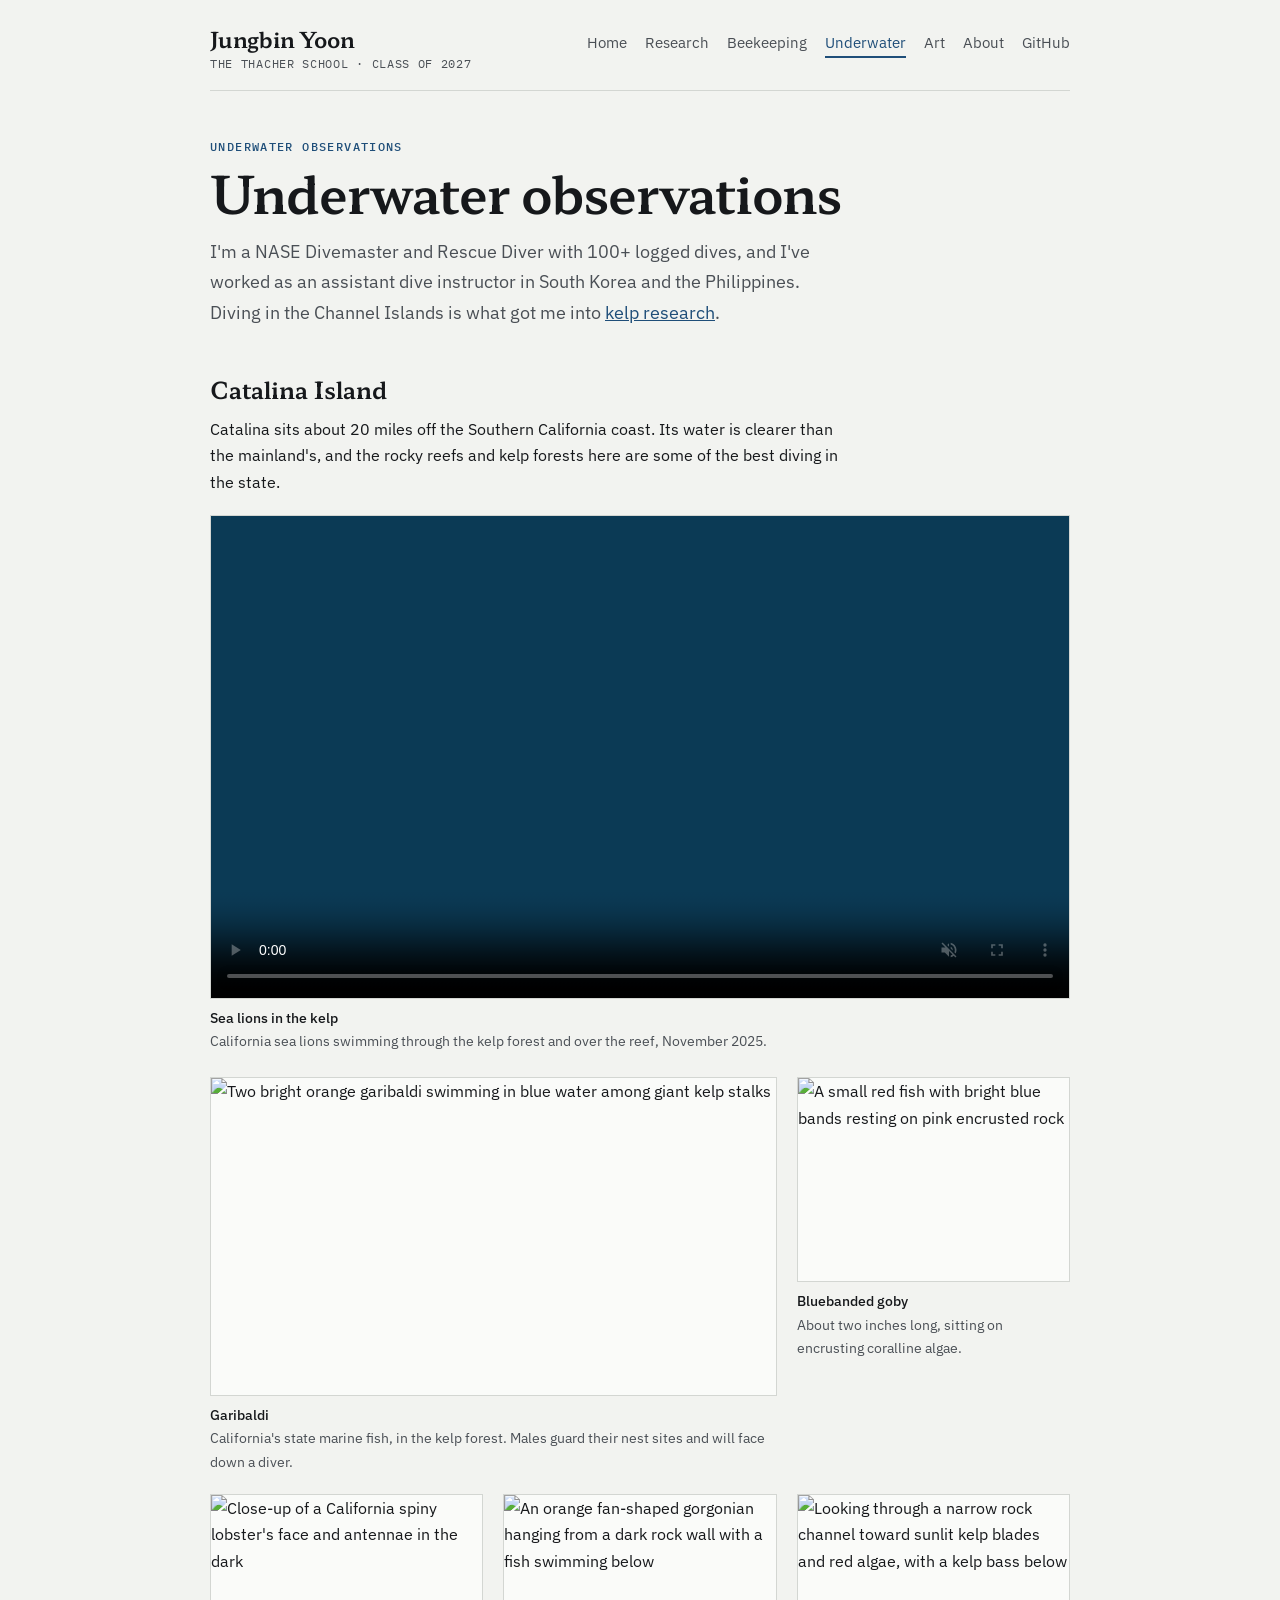
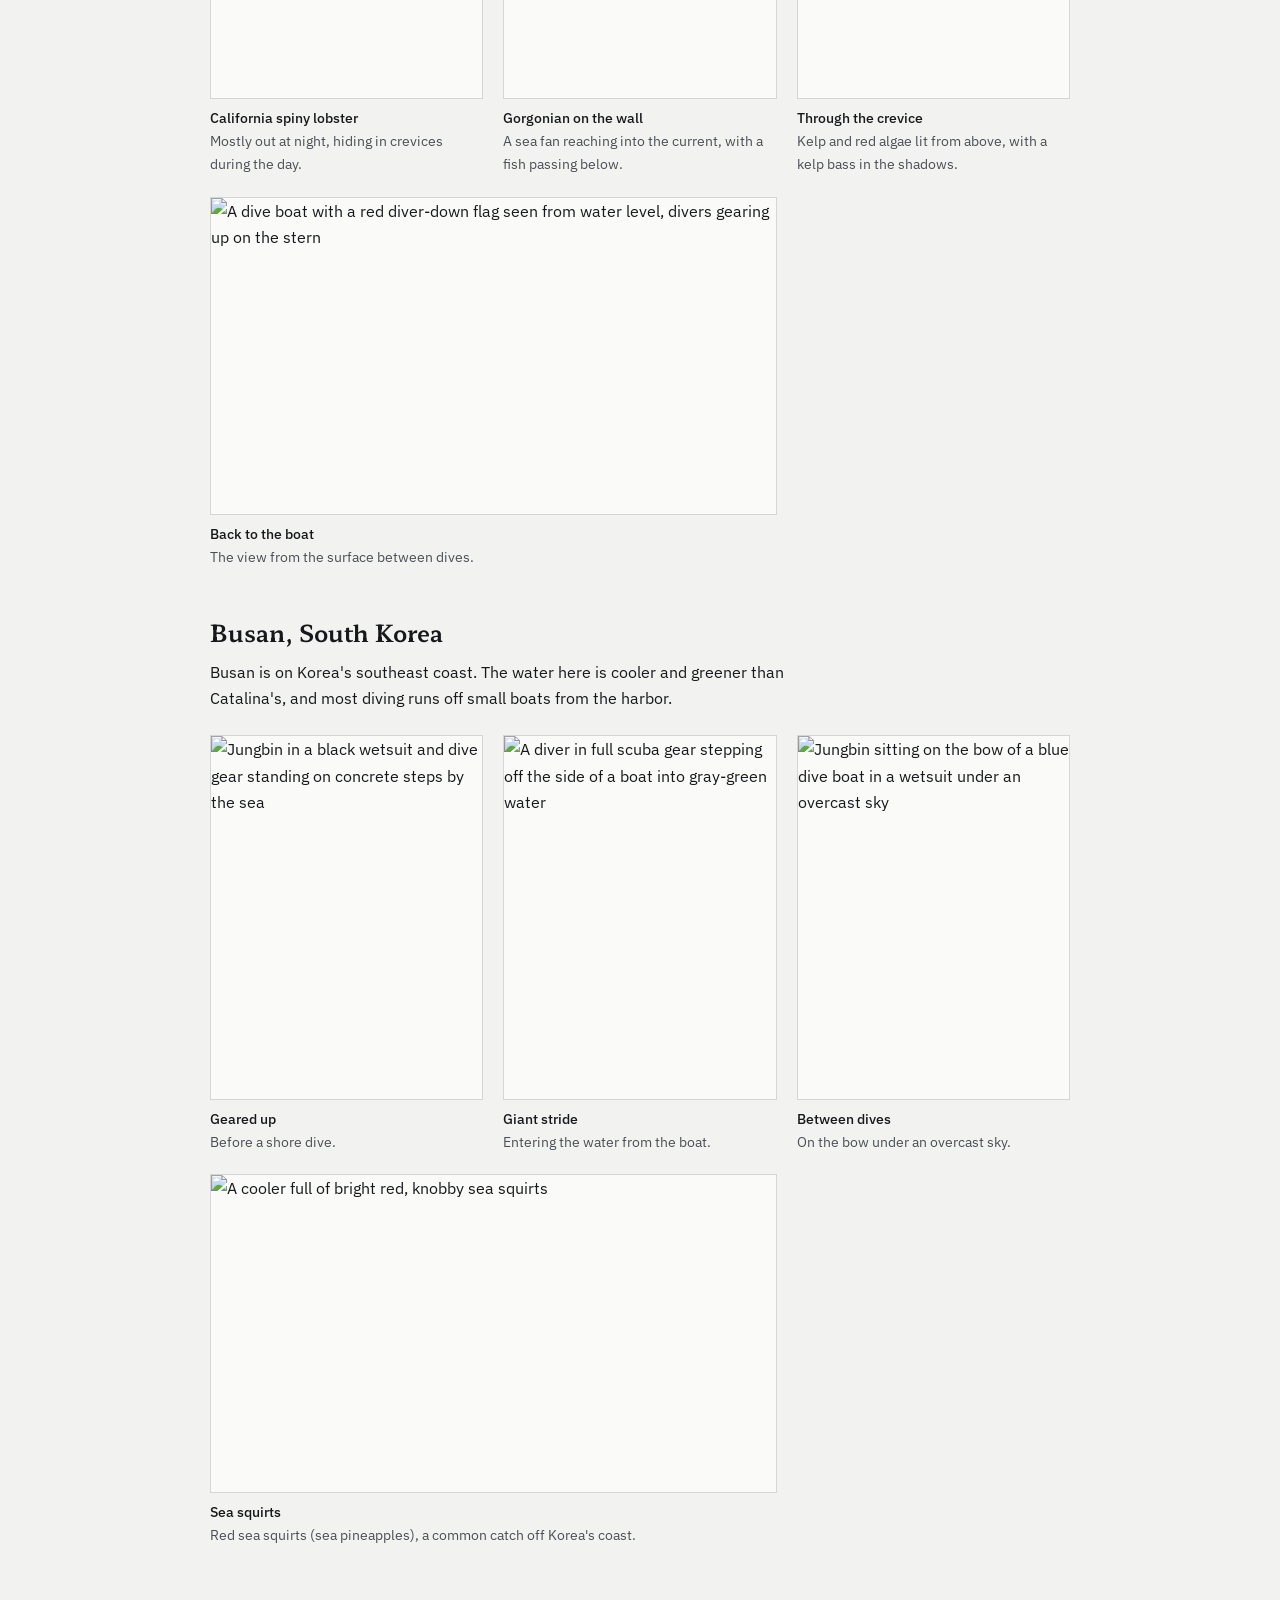
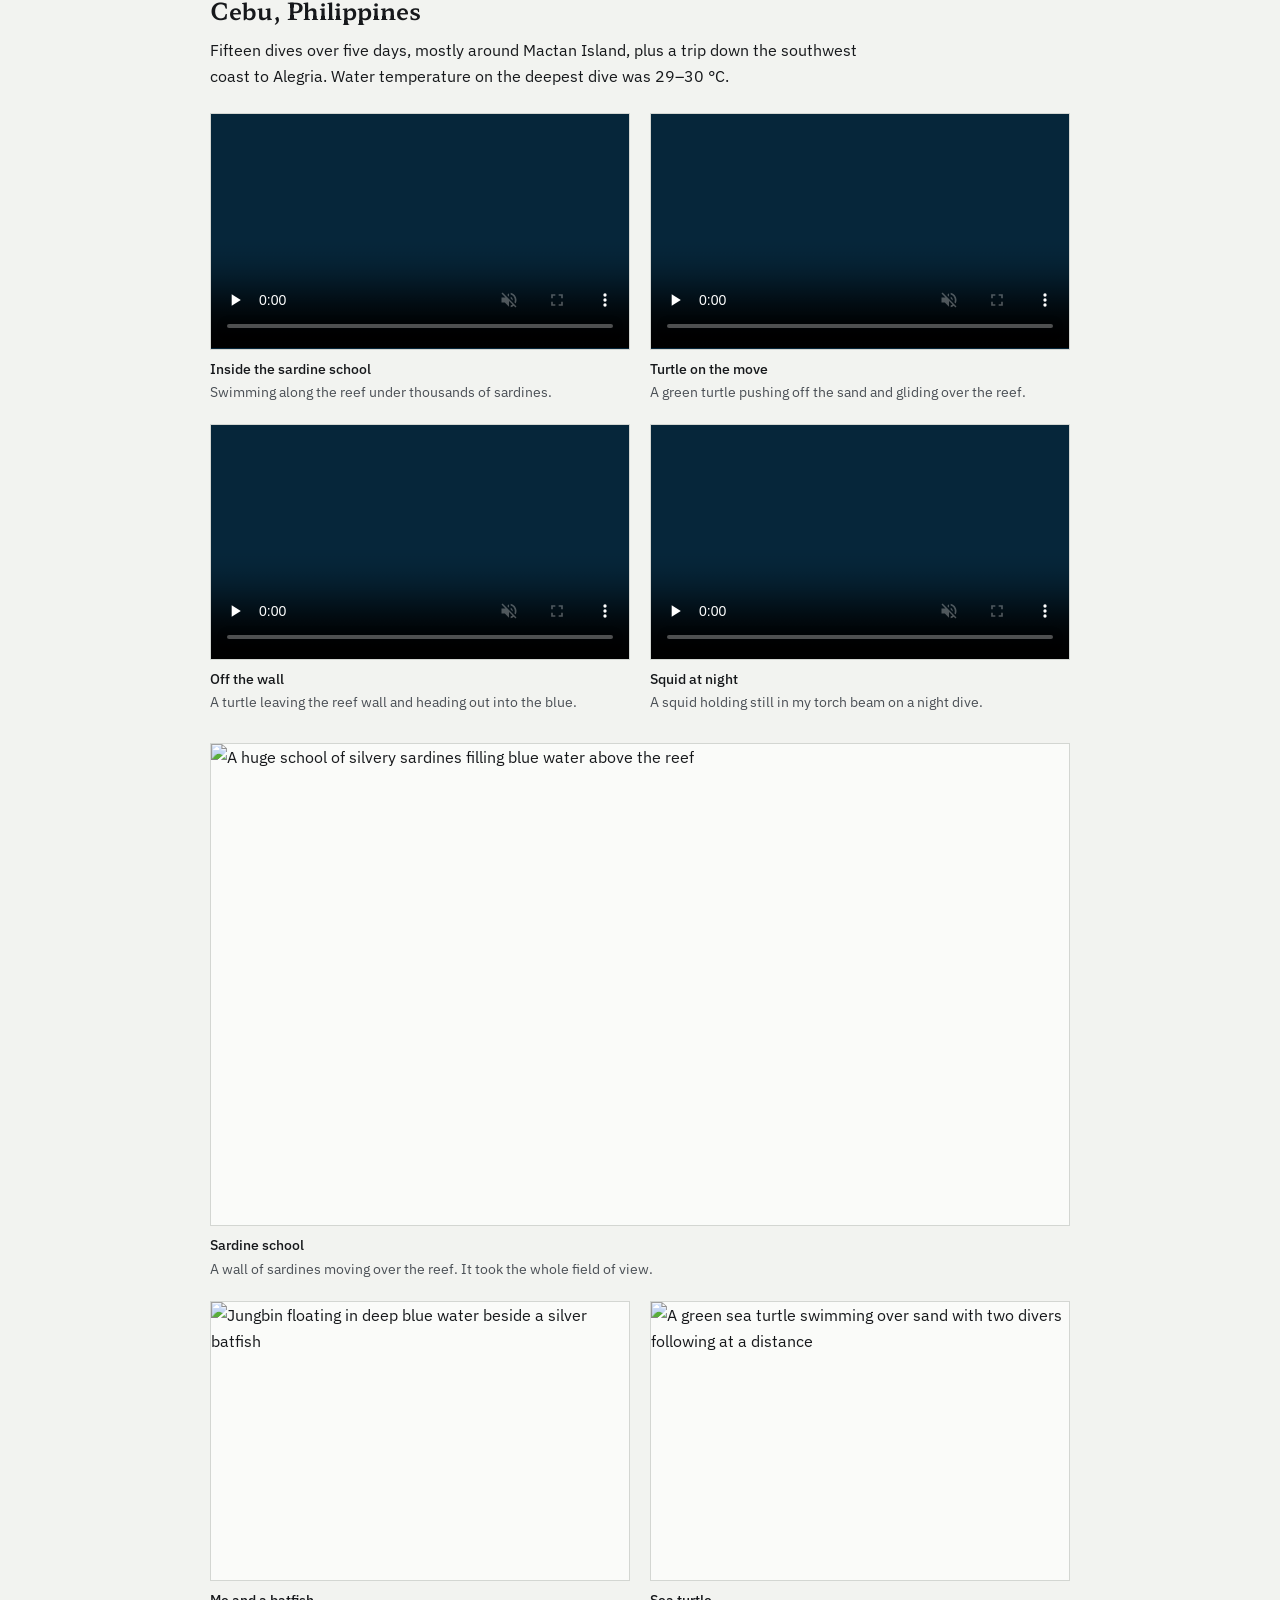
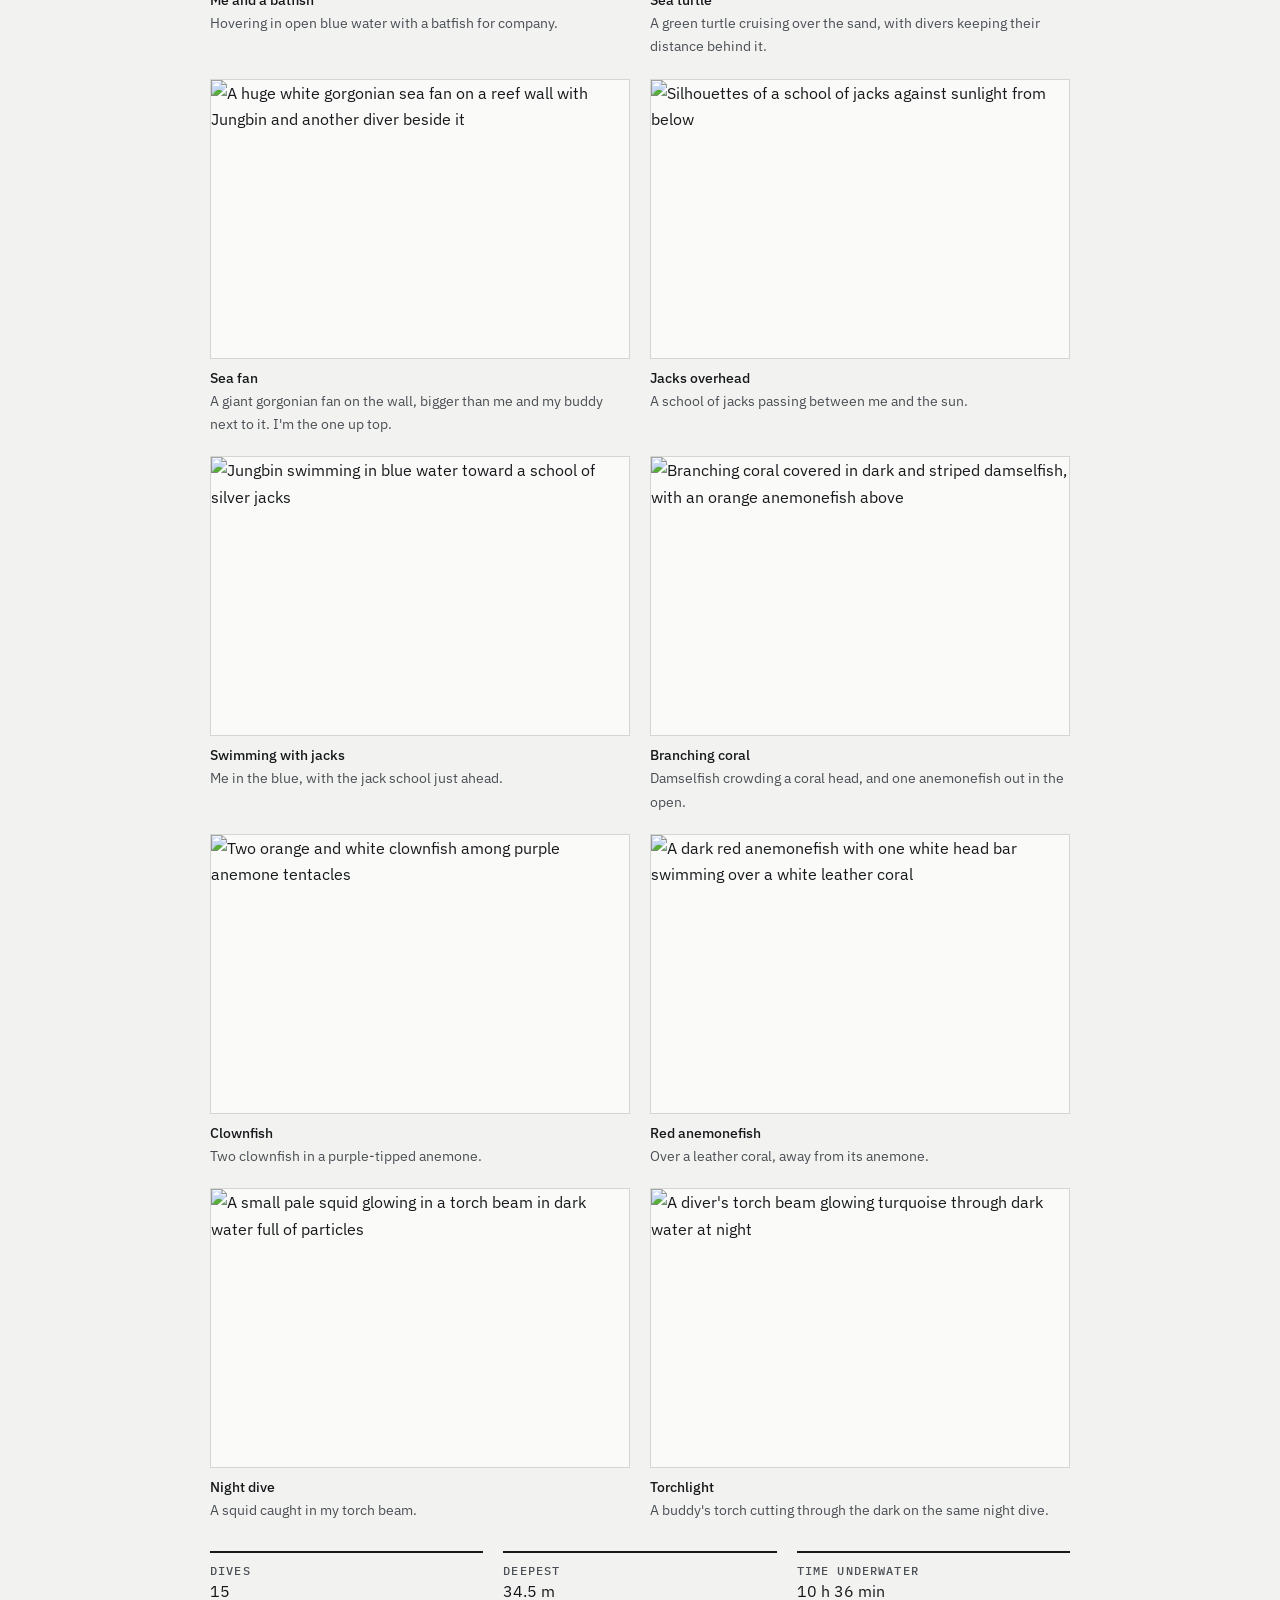
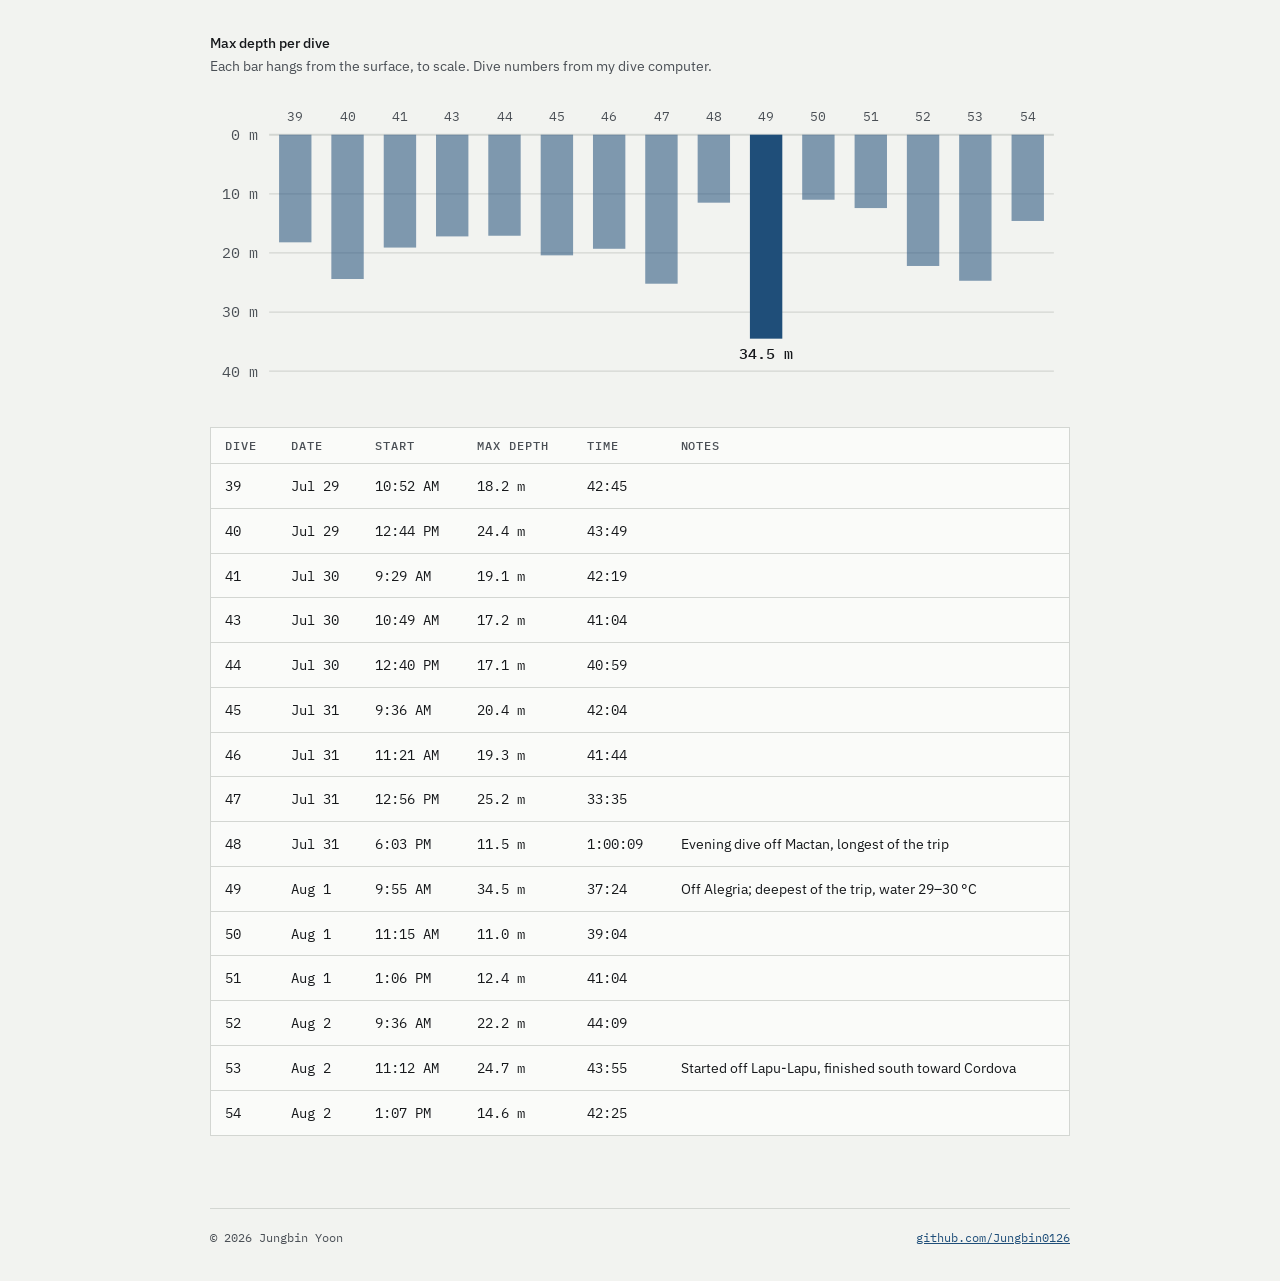
==== diving.html @ 5ac41422 "Add files via upload" ====
<!doctype html>
<html lang="en"><head><meta charset="utf-8"><meta name="viewport" content="width=device-width,initial-scale=1,viewport-fit=cover">
<title>Underwater Observations · Jungbin Yoon</title>
<meta name="claude:viewport-fit-sides" content="cover">
<meta name="description" content="Jungbin Yoon — student researcher at The Thacher School.">
<link rel="preconnect" href="https://fonts.googleapis.com"><link rel="preconnect" href="https://fonts.gstatic.com" crossorigin><link rel="stylesheet" href="https://fonts.googleapis.com/css2?family=Hahmlet:wght@400;500;600&family=IBM+Plex+Mono:wght@400;500&family=IBM+Plex+Sans:wght@400;500;600&display=swap">
<link rel="stylesheet" href="style.css">
</head><body>
<div class="wrap">
<header class="site"><a class="brand" href="index.html">Jungbin Yoon<small>THE THACHER SCHOOL · CLASS OF 2027</small></a><nav class="site" aria-label="Main"><a href="index.html">Home</a><a href="research.html">Research</a><a href="beekeeping.html">Beekeeping</a><a href="diving.html" aria-current="page">Underwater</a><a href="drawings.html">Art</a><a href="about.html">About</a><a href="github.html">GitHub</a></nav></header>
<main>

<div class="eyebrow">Underwater observations</div>
<h1>Underwater observations</h1>
<p class="lede">I'm a NASE Divemaster and Rescue Diver with 100+ logged dives, and I've worked as an assistant dive instructor in South Korea and the Philippines. Diving in the Channel Islands is what got me into <a href="research-1.html">kelp research</a>.</p>
<h2>Catalina Island</h2>
<p>Catalina sits about 20 miles off the Southern California coast. Its water is clearer than the mainland's, and the rocky reefs and kelp forests here are some of the best diving in the state.</p>
<figure class="dive-video"><video controls muted playsinline loop preload="metadata" poster="images/diving/catalina-sea-lions-poster.jpg"><source src="images/diving/catalina-sea-lions.mp4" type="video/mp4"></video><figcaption><b>Sea lions in the kelp</b>California sea lions swimming through the kelp forest and over the reef, November 2025.</figcaption></figure>
<div class="gallery">
<figure class="wide"><img src="images/diving/catalina-garibaldi.jpg" alt="Two bright orange garibaldi swimming in blue water among giant kelp stalks" loading="lazy"><figcaption><b>Garibaldi</b>California's state marine fish, in the kelp forest. Males guard their nest sites and will face down a diver.</figcaption></figure>
<figure><img src="images/diving/catalina-goby.jpg" alt="A small red fish with bright blue bands resting on pink encrusted rock" loading="lazy"><figcaption><b>Bluebanded goby</b>About two inches long, sitting on encrusting coralline algae.</figcaption></figure>
<figure><img src="images/diving/catalina-lobster.jpg" alt="Close-up of a California spiny lobster's face and antennae in the dark" loading="lazy"><figcaption><b>California spiny lobster</b>Mostly out at night, hiding in crevices during the day.</figcaption></figure>
<figure><img src="images/diving/catalina-gorgonian.jpg" alt="An orange fan-shaped gorgonian hanging from a dark rock wall with a fish swimming below" loading="lazy"><figcaption><b>Gorgonian on the wall</b>A sea fan reaching into the current, with a fish passing below.</figcaption></figure>
<figure><img src="images/diving/catalina-crevice.jpg" alt="Looking through a narrow rock channel toward sunlit kelp blades and red algae, with a kelp bass below" loading="lazy"><figcaption><b>Through the crevice</b>Kelp and red algae lit from above, with a kelp bass in the shadows.</figcaption></figure>
<figure class="wide"><img src="images/diving/catalina-boat.jpg" alt="A dive boat with a red diver-down flag seen from water level, divers gearing up on the stern" loading="lazy"><figcaption><b>Back to the boat</b>The view from the surface between dives.</figcaption></figure>
</div>
<h2>Busan, South Korea</h2>
<p>Busan is on Korea's southeast coast. The water here is cooler and greener than Catalina's, and most diving runs off small boats from the harbor.</p>
<div class="gallery">
<figure class="tall"><img src="images/diving/busan-portrait.jpg" alt="Jungbin in a black wetsuit and dive gear standing on concrete steps by the sea" loading="lazy"><figcaption><b>Geared up</b>Before a shore dive.</figcaption></figure>
<figure class="tall"><img src="images/diving/busan-giant-stride.jpg" alt="A diver in full scuba gear stepping off the side of a boat into gray-green water" loading="lazy"><figcaption><b>Giant stride</b>Entering the water from the boat.</figcaption></figure>
<figure class="tall"><img src="images/diving/busan-boat.jpg" alt="Jungbin sitting on the bow of a blue dive boat in a wetsuit under an overcast sky" loading="lazy"><figcaption><b>Between dives</b>On the bow under an overcast sky.</figcaption></figure>
<figure class="wide"><img src="images/diving/busan-sea-squirts.jpg" alt="A cooler full of bright red, knobby sea squirts" loading="lazy"><figcaption><b>Sea squirts</b>Red sea squirts (sea pineapples), a common catch off Korea's coast.</figcaption></figure>
</div>
<h2>Cebu, Philippines</h2>
<p>Fifteen dives over five days, mostly around Mactan Island, plus a trip down the southwest coast to Alegria. Water temperature on the deepest dive was 29–30 °C.</p>
<div class="clips">
<figure><video controls muted loop playsinline preload="none" poster="images/diving/cebu-sardines-clip-poster.jpg" aria-label="Video of a huge sardine school over a coral reef"><source src="images/diving/cebu-sardines-clip.mp4" type="video/mp4"></video><figcaption><b>Inside the sardine school</b>Swimming along the reef under thousands of sardines.</figcaption></figure>
<figure><video controls muted loop playsinline preload="none" poster="images/diving/cebu-turtle-sand-clip-poster.jpg" aria-label="Video of a green sea turtle swimming over a sandy reef"><source src="images/diving/cebu-turtle-sand-clip.mp4" type="video/mp4"></video><figcaption><b>Turtle on the move</b>A green turtle pushing off the sand and gliding over the reef.</figcaption></figure>
<figure><video controls muted loop playsinline preload="none" poster="images/diving/cebu-turtle-blue-clip-poster.jpg" aria-label="Video of a sea turtle swimming away from a reef wall into deep blue water"><source src="images/diving/cebu-turtle-blue-clip.mp4" type="video/mp4"></video><figcaption><b>Off the wall</b>A turtle leaving the reef wall and heading out into the blue.</figcaption></figure>
<figure><video controls muted loop playsinline preload="none" poster="images/diving/cebu-squid-clip-poster.jpg" aria-label="Video of a small squid lit by a dive torch in dark water"><source src="images/diving/cebu-squid-clip.mp4" type="video/mp4"></video><figcaption><b>Squid at night</b>A squid holding still in my torch beam on a night dive.</figcaption></figure>
</div>
<div class="gallery cebu">
<figure class="lead"><img src="images/diving/cebu-sardines.jpg" alt="A huge school of silvery sardines filling blue water above the reef" loading="lazy"><figcaption><b>Sardine school</b>A wall of sardines moving over the reef. It took the whole field of view.</figcaption></figure>
<figure><img src="images/diving/cebu-diver-batfish.jpg" alt="Jungbin floating in deep blue water beside a silver batfish" loading="lazy"><figcaption><b>Me and a batfish</b>Hovering in open blue water with a batfish for company.</figcaption></figure>
<figure><img src="images/diving/cebu-turtle-divers.jpg" alt="A green sea turtle swimming over sand with two divers following at a distance" loading="lazy"><figcaption><b>Sea turtle</b>A green turtle cruising over the sand, with divers keeping their distance behind it.</figcaption></figure>
<figure><img src="images/diving/cebu-sea-fan.jpg" alt="A huge white gorgonian sea fan on a reef wall with Jungbin and another diver beside it" loading="lazy"><figcaption><b>Sea fan</b>A giant gorgonian fan on the wall, bigger than me and my buddy next to it. I'm the one up top.</figcaption></figure>
<figure><img src="images/diving/cebu-jacks-sun.jpg" alt="Silhouettes of a school of jacks against sunlight from below" loading="lazy"><figcaption><b>Jacks overhead</b>A school of jacks passing between me and the sun.</figcaption></figure>
<figure><img src="images/diving/cebu-diver-jacks.jpg" alt="Jungbin swimming in blue water toward a school of silver jacks" loading="lazy"><figcaption><b>Swimming with jacks</b>Me in the blue, with the jack school just ahead.</figcaption></figure>
<figure><img src="images/diving/cebu-staghorn.jpg" alt="Branching coral covered in dark and striped damselfish, with an orange anemonefish above" loading="lazy"><figcaption><b>Branching coral</b>Damselfish crowding a coral head, and one anemonefish out in the open.</figcaption></figure>
<figure><img src="images/diving/cebu-clownfish.jpg" alt="Two orange and white clownfish among purple anemone tentacles" loading="lazy"><figcaption><b>Clownfish</b>Two clownfish in a purple-tipped anemone.</figcaption></figure>
<figure><img src="images/diving/cebu-red-anemonefish.jpg" alt="A dark red anemonefish with one white head bar swimming over a white leather coral" loading="lazy"><figcaption><b>Red anemonefish</b>Over a leather coral, away from its anemone.</figcaption></figure>
<figure><img src="images/diving/cebu-night-squid.jpg" alt="A small pale squid glowing in a torch beam in dark water full of particles" loading="lazy"><figcaption><b>Night dive</b>A squid caught in my torch beam.</figcaption></figure>
<figure><img src="images/diving/cebu-night-torch.jpg" alt="A diver's torch beam glowing turquoise through dark water at night" loading="lazy"><figcaption><b>Torchlight</b>A buddy's torch cutting through the dark on the same night dive.</figcaption></figure>
</div>
<div class="facts">
<div><div class="k">Dives</div>15</div>
<div><div class="k">Deepest</div>34.5 m</div>
<div><div class="k">Time underwater</div>10 h 36 min</div>
</div>
<figure class="chart"><figcaption><b>Max depth per dive</b>Each bar hangs from the surface, to scale. Dive numbers from my dive computer.</figcaption><svg viewBox="0 0 640 240" role="img" aria-label="Maximum depth of each Cebu dive, 11 to 34.5 metres" style="width:100%;height:auto;display:block"><line x1="44" x2="628" y1="34.0" y2="34.0" stroke="var(--line)" stroke-width="1.5"/><text x="36" y="38.0" text-anchor="end" font-size="11" fill="var(--ink-soft)" font-family="var(--mono)">0 m</text><line x1="44" x2="628" y1="78.0" y2="78.0" stroke="var(--line)" stroke-width="1"/><text x="36" y="82.0" text-anchor="end" font-size="11" fill="var(--ink-soft)" font-family="var(--mono)">10 m</text><line x1="44" x2="628" y1="122.0" y2="122.0" stroke="var(--line)" stroke-width="1"/><text x="36" y="126.0" text-anchor="end" font-size="11" fill="var(--ink-soft)" font-family="var(--mono)">20 m</text><line x1="44" x2="628" y1="166.0" y2="166.0" stroke="var(--line)" stroke-width="1"/><text x="36" y="170.0" text-anchor="end" font-size="11" fill="var(--ink-soft)" font-family="var(--mono)">30 m</text><line x1="44" x2="628" y1="210.0" y2="210.0" stroke="var(--line)" stroke-width="1"/><text x="36" y="214.0" text-anchor="end" font-size="11" fill="var(--ink-soft)" font-family="var(--mono)">40 m</text><rect x="51.4" y="34" width="24.1" height="80.1" fill="var(--accent)" opacity="0.55"><title>Dive 39, Jul 29: 18.2 m</title></rect><text x="63.5" y="24" text-anchor="middle" font-size="10" fill="var(--ink-soft)" font-family="var(--mono)">39</text><rect x="90.3" y="34" width="24.1" height="107.4" fill="var(--accent)" opacity="0.55"><title>Dive 40, Jul 29: 24.4 m</title></rect><text x="102.4" y="24" text-anchor="middle" font-size="10" fill="var(--ink-soft)" font-family="var(--mono)">40</text><rect x="129.3" y="34" width="24.1" height="84.0" fill="var(--accent)" opacity="0.55"><title>Dive 41, Jul 30: 19.1 m</title></rect><text x="141.3" y="24" text-anchor="middle" font-size="10" fill="var(--ink-soft)" font-family="var(--mono)">41</text><rect x="168.2" y="34" width="24.1" height="75.7" fill="var(--accent)" opacity="0.55"><title>Dive 43, Jul 30: 17.2 m</title></rect><text x="180.3" y="24" text-anchor="middle" font-size="10" fill="var(--ink-soft)" font-family="var(--mono)">43</text><rect x="207.1" y="34" width="24.1" height="75.2" fill="var(--accent)" opacity="0.55"><title>Dive 44, Jul 30: 17.1 m</title></rect><text x="219.2" y="24" text-anchor="middle" font-size="10" fill="var(--ink-soft)" font-family="var(--mono)">44</text><rect x="246.1" y="34" width="24.1" height="89.8" fill="var(--accent)" opacity="0.55"><title>Dive 45, Jul 31: 20.4 m</title></rect><text x="258.1" y="24" text-anchor="middle" font-size="10" fill="var(--ink-soft)" font-family="var(--mono)">45</text><rect x="285.0" y="34" width="24.1" height="84.9" fill="var(--accent)" opacity="0.55"><title>Dive 46, Jul 31: 19.3 m</title></rect><text x="297.1" y="24" text-anchor="middle" font-size="10" fill="var(--ink-soft)" font-family="var(--mono)">46</text><rect x="323.9" y="34" width="24.1" height="110.9" fill="var(--accent)" opacity="0.55"><title>Dive 47, Jul 31: 25.2 m</title></rect><text x="336.0" y="24" text-anchor="middle" font-size="10" fill="var(--ink-soft)" font-family="var(--mono)">47</text><rect x="362.9" y="34" width="24.1" height="50.6" fill="var(--accent)" opacity="0.55"><title>Dive 48, Jul 31: 11.5 m</title></rect><text x="374.9" y="24" text-anchor="middle" font-size="10" fill="var(--ink-soft)" font-family="var(--mono)">48</text><rect x="401.8" y="34" width="24.1" height="151.8" fill="var(--accent)" opacity="1"><title>Dive 49, Aug 1: 34.5 m</title></rect><text x="413.9" y="24" text-anchor="middle" font-size="10" fill="var(--ink-soft)" font-family="var(--mono)">49</text><text x="413.9" y="200.8" text-anchor="middle" font-size="11" font-weight="500" fill="var(--ink)" font-family="var(--mono)">34.5 m</text><rect x="440.7" y="34" width="24.1" height="48.4" fill="var(--accent)" opacity="0.55"><title>Dive 50, Aug 1: 11.0 m</title></rect><text x="452.8" y="24" text-anchor="middle" font-size="10" fill="var(--ink-soft)" font-family="var(--mono)">50</text><rect x="479.7" y="34" width="24.1" height="54.6" fill="var(--accent)" opacity="0.55"><title>Dive 51, Aug 1: 12.4 m</title></rect><text x="491.7" y="24" text-anchor="middle" font-size="10" fill="var(--ink-soft)" font-family="var(--mono)">51</text><rect x="518.6" y="34" width="24.1" height="97.7" fill="var(--accent)" opacity="0.55"><title>Dive 52, Aug 2: 22.2 m</title></rect><text x="530.7" y="24" text-anchor="middle" font-size="10" fill="var(--ink-soft)" font-family="var(--mono)">52</text><rect x="557.5" y="34" width="24.1" height="108.7" fill="var(--accent)" opacity="0.55"><title>Dive 53, Aug 2: 24.7 m</title></rect><text x="569.6" y="24" text-anchor="middle" font-size="10" fill="var(--ink-soft)" font-family="var(--mono)">53</text><rect x="596.5" y="34" width="24.1" height="64.2" fill="var(--accent)" opacity="0.55"><title>Dive 54, Aug 2: 14.6 m</title></rect><text x="608.5" y="24" text-anchor="middle" font-size="10" fill="var(--ink-soft)" font-family="var(--mono)">54</text></svg></figure>
<div class="tablewrap"><table>
<thead><tr><th>Dive</th><th>Date</th><th>Start</th><th>Max depth</th><th>Time</th><th>Notes</th></tr></thead>
<tbody><tr><td class="num">39</td><td class="num">Jul 29</td><td class="num">10:52 AM</td><td class="num">18.2 m</td><td class="num">42:45</td><td></td></tr><tr><td class="num">40</td><td class="num">Jul 29</td><td class="num">12:44 PM</td><td class="num">24.4 m</td><td class="num">43:49</td><td></td></tr><tr><td class="num">41</td><td class="num">Jul 30</td><td class="num">9:29 AM</td><td class="num">19.1 m</td><td class="num">42:19</td><td></td></tr><tr><td class="num">43</td><td class="num">Jul 30</td><td class="num">10:49 AM</td><td class="num">17.2 m</td><td class="num">41:04</td><td></td></tr><tr><td class="num">44</td><td class="num">Jul 30</td><td class="num">12:40 PM</td><td class="num">17.1 m</td><td class="num">40:59</td><td></td></tr><tr><td class="num">45</td><td class="num">Jul 31</td><td class="num">9:36 AM</td><td class="num">20.4 m</td><td class="num">42:04</td><td></td></tr><tr><td class="num">46</td><td class="num">Jul 31</td><td class="num">11:21 AM</td><td class="num">19.3 m</td><td class="num">41:44</td><td></td></tr><tr><td class="num">47</td><td class="num">Jul 31</td><td class="num">12:56 PM</td><td class="num">25.2 m</td><td class="num">33:35</td><td></td></tr><tr><td class="num">48</td><td class="num">Jul 31</td><td class="num">6:03 PM</td><td class="num">11.5 m</td><td class="num">1:00:09</td><td>Evening dive off Mactan, longest of the trip</td></tr><tr><td class="num">49</td><td class="num">Aug 1</td><td class="num">9:55 AM</td><td class="num">34.5 m</td><td class="num">37:24</td><td>Off Alegria; deepest of the trip, water 29–30 °C</td></tr><tr><td class="num">50</td><td class="num">Aug 1</td><td class="num">11:15 AM</td><td class="num">11.0 m</td><td class="num">39:04</td><td></td></tr><tr><td class="num">51</td><td class="num">Aug 1</td><td class="num">1:06 PM</td><td class="num">12.4 m</td><td class="num">41:04</td><td></td></tr><tr><td class="num">52</td><td class="num">Aug 2</td><td class="num">9:36 AM</td><td class="num">22.2 m</td><td class="num">44:09</td><td></td></tr><tr><td class="num">53</td><td class="num">Aug 2</td><td class="num">11:12 AM</td><td class="num">24.7 m</td><td class="num">43:55</td><td>Started off Lapu-Lapu, finished south toward Cordova</td></tr><tr><td class="num">54</td><td class="num">Aug 2</td><td class="num">1:07 PM</td><td class="num">14.6 m</td><td class="num">42:25</td><td></td></tr></tbody></table></div>

</main>
<footer class="site"><span>© 2026 Jungbin Yoon</span><span><a href="https://github.com/Jungbin0126">github.com/Jungbin0126</a></span></footer>
</div>
</body></html>
---- style.css ----
/* Layout: one narrow reading column, header with bilingual nav, generous white space like a hanging scroll */
:root{
  --paper:#F2F3F0; --surface:#FAFBF9; --ink:#16181B; --ink-soft:#4A4F55; --line:#D3D6D2;
  --accent:#1F4E79; --accent-soft:#E2EAF2; --todo:#9A6B12;
  --display:"Hahmlet","Nanum Myeongjo",Georgia,serif;
  --body:"IBM Plex Sans","Helvetica Neue",Arial,sans-serif;
  --mono:"IBM Plex Mono",ui-monospace,Menlo,monospace;
}
@media (prefers-color-scheme: dark){:root:not([data-theme="light"]){
  --paper:#121417; --surface:#1A1D21; --ink:#E9EAE6; --ink-soft:#A3A8AD; --line:#2E3338;
  --accent:#8DB6DE; --accent-soft:#1E2B38; --todo:#E0B45C; color-scheme:dark}}
:root[data-theme="dark"]{
  --paper:#121417; --surface:#1A1D21; --ink:#E9EAE6; --ink-soft:#A3A8AD; --line:#2E3338;
  --accent:#8DB6DE; --accent-soft:#1E2B38; --todo:#E0B45C; color-scheme:dark}
*{box-sizing:border-box}
body{margin:0;background:var(--paper);color:var(--ink);font:16px/1.65 var(--body);
  padding-left:max(16px,env(safe-area-inset-left,0px));padding-right:max(16px,env(safe-area-inset-right,0px))}
.wrap{max-width:860px;margin:0 auto}
header.site{display:flex;flex-wrap:wrap;align-items:baseline;justify-content:space-between;gap:12px 28px;
  padding-block:28px 18px;border-bottom:1px solid var(--line)}
.brand{font:600 1.35rem/1 var(--display);color:var(--ink);text-decoration:none;letter-spacing:-.01em}
.brand small{display:block;font:400 .72rem/1.4 var(--mono);color:var(--ink-soft);letter-spacing:.06em;margin-top:6px}
nav.site{display:flex;flex-wrap:wrap;gap:4px 18px}
nav.site a{color:var(--ink-soft);text-decoration:none;font-size:.92rem;display:flex;flex-direction:column;align-items:flex-start;line-height:1.2;padding-block:4px}
nav.site a span{font:400 .68rem var(--display);opacity:.7}
nav.site a:hover,nav.site a[aria-current]{color:var(--accent)}
nav.site a[aria-current]{border-bottom:2px solid var(--accent)}
main{padding-block:48px 72px}
h1{font:600 clamp(2rem,6vw,3.2rem)/1.1 var(--display);margin:0 0 16px;letter-spacing:-.02em;text-wrap:balance}
h2{font:600 1.45rem/1.25 var(--display);margin:48px 0 12px;text-wrap:balance}
h3{font:600 1.08rem/1.3 var(--body);margin:0 0 6px}
p{max-width:65ch;margin:0 0 14px}
.lede{font-size:1.15rem;color:var(--ink-soft);max-width:58ch}
.eyebrow{font:500 .72rem var(--mono);letter-spacing:.12em;text-transform:uppercase;color:var(--accent);margin-bottom:10px}
a{color:var(--accent)}
a:focus-visible,button:focus-visible{outline:2px solid var(--accent);outline-offset:3px}
.list{display:grid;gap:0;border-top:1px solid var(--line);margin-top:24px}
.row{display:grid;grid-template-columns:5.5rem 1fr auto;gap:16px;align-items:baseline;padding-block:20px;border-bottom:1px solid var(--line);text-decoration:none;color:var(--ink)}
.row > *{min-width:0}
a.row:hover h3{color:var(--accent)}
.row > span:empty{display:none}
.home .row{grid-template-columns:1fr auto}
.row .k{font:500 .78rem var(--mono);color:var(--ink-soft)}
.row p{margin:0;color:var(--ink-soft);font-size:.95rem}
.row .go{font:500 .8rem var(--mono);color:var(--accent)}
@media (max-width:560px){.row{grid-template-columns:1fr}.row .go{display:none}}
.btn{display:inline-flex;align-items:center;gap:8px;background:var(--accent);color:var(--paper);text-decoration:none;font-weight:500;padding:11px 18px;border-radius:3px}
.btn:hover{filter:brightness(1.08)}
.meta{display:flex;flex-wrap:wrap;gap:8px 28px;font:400 .82rem var(--mono);color:var(--ink-soft);margin:6px 0 28px;padding-block:12px;border-block:1px solid var(--line)}
.meta b{color:var(--ink);font-weight:500}
.todo{border:1px dashed var(--todo);color:var(--todo);font:400 .82rem var(--mono);padding:10px 14px;border-radius:3px;margin:12px 0;max-width:65ch}
.grid{display:grid;grid-template-columns:repeat(auto-fill,minmax(220px,1fr));gap:20px;margin-top:24px}
figure{margin:0}
.frame{aspect-ratio:3/4;max-width:100%;background:var(--surface);border:1px solid var(--line);display:grid;place-items:center;color:var(--ink-soft);font:400 2.2rem var(--display)}
.frame.wide{aspect-ratio:4/3}
figcaption{font-size:.88rem;color:var(--ink-soft);margin-top:8px}
figcaption b{color:var(--ink);font-weight:500;display:block}
.tablewrap{overflow-x:auto;margin-top:16px;border:1px solid var(--line);background:var(--surface)}
table{border-collapse:collapse;width:100%;font-size:.9rem;min-width:560px}
th,td{text-align:left;padding:10px 14px;border-bottom:1px solid var(--line);vertical-align:top}
th{font:500 .72rem var(--mono);letter-spacing:.08em;text-transform:uppercase;color:var(--ink-soft)}
td.num{font-variant-numeric:tabular-nums;font-family:var(--mono);white-space:nowrap}
tr:last-child td{border-bottom:0}
.facts{display:grid;grid-template-columns:repeat(auto-fit,minmax(180px,1fr));gap:20px;margin:28px 0}
.facts > div{border-top:2px solid var(--ink);padding-top:10px}
.facts .k{font:500 .72rem var(--mono);letter-spacing:.1em;text-transform:uppercase;color:var(--ink-soft)}
.lang{font:500 .72rem var(--mono);color:var(--ink-soft);border:1px solid var(--line);padding:2px 8px;border-radius:2px}
footer.site{border-top:1px solid var(--line);padding-block:20px 36px;font:400 .78rem var(--mono);color:var(--ink-soft);display:flex;flex-wrap:wrap;gap:8px 24px;justify-content:space-between}
.paper{font-size:clamp(1.6rem,4.5vw,2.4rem)}
.findings{max-width:65ch;padding-left:1.2em;margin:0;display:grid;gap:8px}
.actions{display:flex;flex-wrap:wrap;align-items:center;gap:12px 24px;margin-top:36px}
.gallery{display:grid;grid-template-columns:repeat(auto-fill,minmax(240px,1fr));grid-auto-flow:dense;gap:20px;margin-top:24px}
.gallery figure{display:flex;flex-direction:column;min-width:0}
.gallery img{width:100%;aspect-ratio:4/3;object-fit:cover;display:block;background:var(--surface);border:1px solid var(--line)}
.gallery .tall img{aspect-ratio:3/4}
@media (min-width:640px){.gallery .wide{grid-column:span 2}.gallery .wide img{aspect-ratio:16/9}}
.chart{margin:28px 0 8px;display:flex;flex-direction:column;gap:10px}
.chart figcaption{margin:0}
.hint{font:400 .8rem var(--mono);color:var(--ink-soft)}
.scrolls{display:grid;grid-template-columns:.493fr .414fr .454fr .277fr;gap:24px;align-items:start;margin-top:24px}
.scrolls figure{min-width:0}
.scrolls img{width:100%;height:auto;display:block;box-shadow:0 1px 0 var(--line),0 8px 20px -12px rgba(0,0,0,.35)}
@media (max-width:560px){.scrolls{grid-template-columns:1fr 1fr}}
.gallery.pairs{grid-template-columns:repeat(auto-fill,minmax(min(100%,300px),1fr))}
.gallery a, .scrolls a{display:block}
.gallery.natural{align-items:start}
.gallery.natural img{aspect-ratio:auto}
.about-head{display:flex;flex-wrap:wrap;align-items:center;gap:20px 28px;margin-bottom:28px}
.about-head > div{flex:1 1 280px;min-width:0}
.about-head h1{margin-bottom:8px}
.portrait{width:150px;height:150px;object-fit:cover;border-radius:50%;border:1px solid var(--line);display:block}
/* Home: kelp-forest background (single look in both themes) */
.ocean-bg{position:absolute;top:0;left:0;right:0;height:min(100svh,920px);z-index:-1;overflow:hidden;background:#0A3446 url("images/diving/home-sea-lions-poster.jpg") center/cover no-repeat}
.ocean-bg video{position:absolute;inset:0;width:100%;height:100%;object-fit:cover}
.ocean-bg::after{content:"";position:absolute;inset:0;background:linear-gradient(180deg,rgba(3,24,38,.35) 0%,rgba(3,24,38,.12) 22%,rgba(3,24,38,.22) 48%,rgba(2,22,36,.78) 76%,#021A2A 100%)}
body:has(.wrap.ocean){background:#021A2A}
.home-hero{min-height:min(58svh,520px);display:flex;flex-direction:column;justify-content:flex-end;padding-bottom:12px}
.wrap.ocean h1{font-size:clamp(2.6rem,8vw,4.6rem)}
.wrap.ocean .lede{color:#E2EFEF}
@media (prefers-reduced-motion:reduce){.ocean-bg video{display:none}}
.wrap.ocean{--ink:#EEF6F5;--ink-soft:#BFD7DA;--line:rgba(225,245,245,.24);--accent:#8FE3D6;--paper:#06263A;color:var(--ink);color-scheme:dark}
.wrap.ocean h1,.wrap.ocean .lede,.wrap.ocean .eyebrow,.wrap.ocean header{text-shadow:0 1px 16px rgba(0,18,30,.7),0 0 2px rgba(0,18,30,.5)}
.wrap.ocean a.row{transition:background-color .15s}
.wrap.ocean a.row:hover{background:linear-gradient(90deg,rgba(220,245,245,.08),transparent)}
.photo-credit{font:400 .74rem var(--mono);color:var(--ink-soft);margin-top:28px;opacity:.85}
.studies{display:grid;gap:0;margin-top:28px;border-top:1px solid var(--line)}
.study{display:grid;grid-template-columns:minmax(0,5fr) minmax(0,6fr);gap:28px;align-items:center;padding-block:32px;border-bottom:1px solid var(--line);color:var(--ink);text-decoration:none}
.study-fig{background:#fff;border:1px solid var(--line);padding:12px;border-radius:3px}
.study-fig img{display:block;width:100%;height:auto;aspect-ratio:4/3;object-fit:contain}
.study-text h2{margin:0 0 10px}
.study-text p{margin:0 0 12px;color:var(--ink-soft)}
.study .more{font:500 .82rem var(--mono);color:var(--accent)}
.study:hover h2{color:var(--accent)}
.status{font:400 .8rem var(--mono);color:var(--ink-soft);letter-spacing:.02em}
.study-text .status{color:var(--ink)}
.tools{font-size:.9rem;color:var(--ink-soft)}
.paper-fig{margin:32px 0;max-width:720px}
.paper-fig img{display:block;width:100%;height:auto;background:#fff;border:1px solid var(--line);padding:14px;border-radius:3px}
.paper-fig figcaption{margin-top:10px;max-width:65ch}
@media (max-width:640px){.study{grid-template-columns:1fr;gap:16px}}
.dive-video{margin:20px 0 8px}
.dive-video video{display:block;width:100%;height:auto;aspect-ratio:16/9;background:#0B3A55;border:1px solid var(--line)}
.dive-video figcaption{margin-top:8px}
.clips{display:grid;grid-template-columns:repeat(auto-fill,minmax(min(100%,320px),1fr));gap:20px;margin:24px 0 28px}
.clips video{display:block;width:100%;height:auto;aspect-ratio:16/9;object-fit:cover;background:#06263A;border:1px solid var(--line)}
.clips figcaption{margin-top:8px}
.gallery.cebu{grid-template-columns:repeat(auto-fill,minmax(min(100%,320px),1fr))}
.gallery.cebu img{aspect-ratio:3/2}
.gallery.cebu .lead{grid-column:1/-1}
.gallery.cebu .lead img{aspect-ratio:16/9}
.hero-mark{font:500 clamp(4rem,16vw,8rem)/1 var(--display);color:var(--accent);opacity:.18;margin-bottom:-.35em;user-select:none}
@media (prefers-reduced-motion:no-preference){main{animation:rise .5s ease-out both}@keyframes rise{from{transform:translateY(6px)}to{transform:none}}}
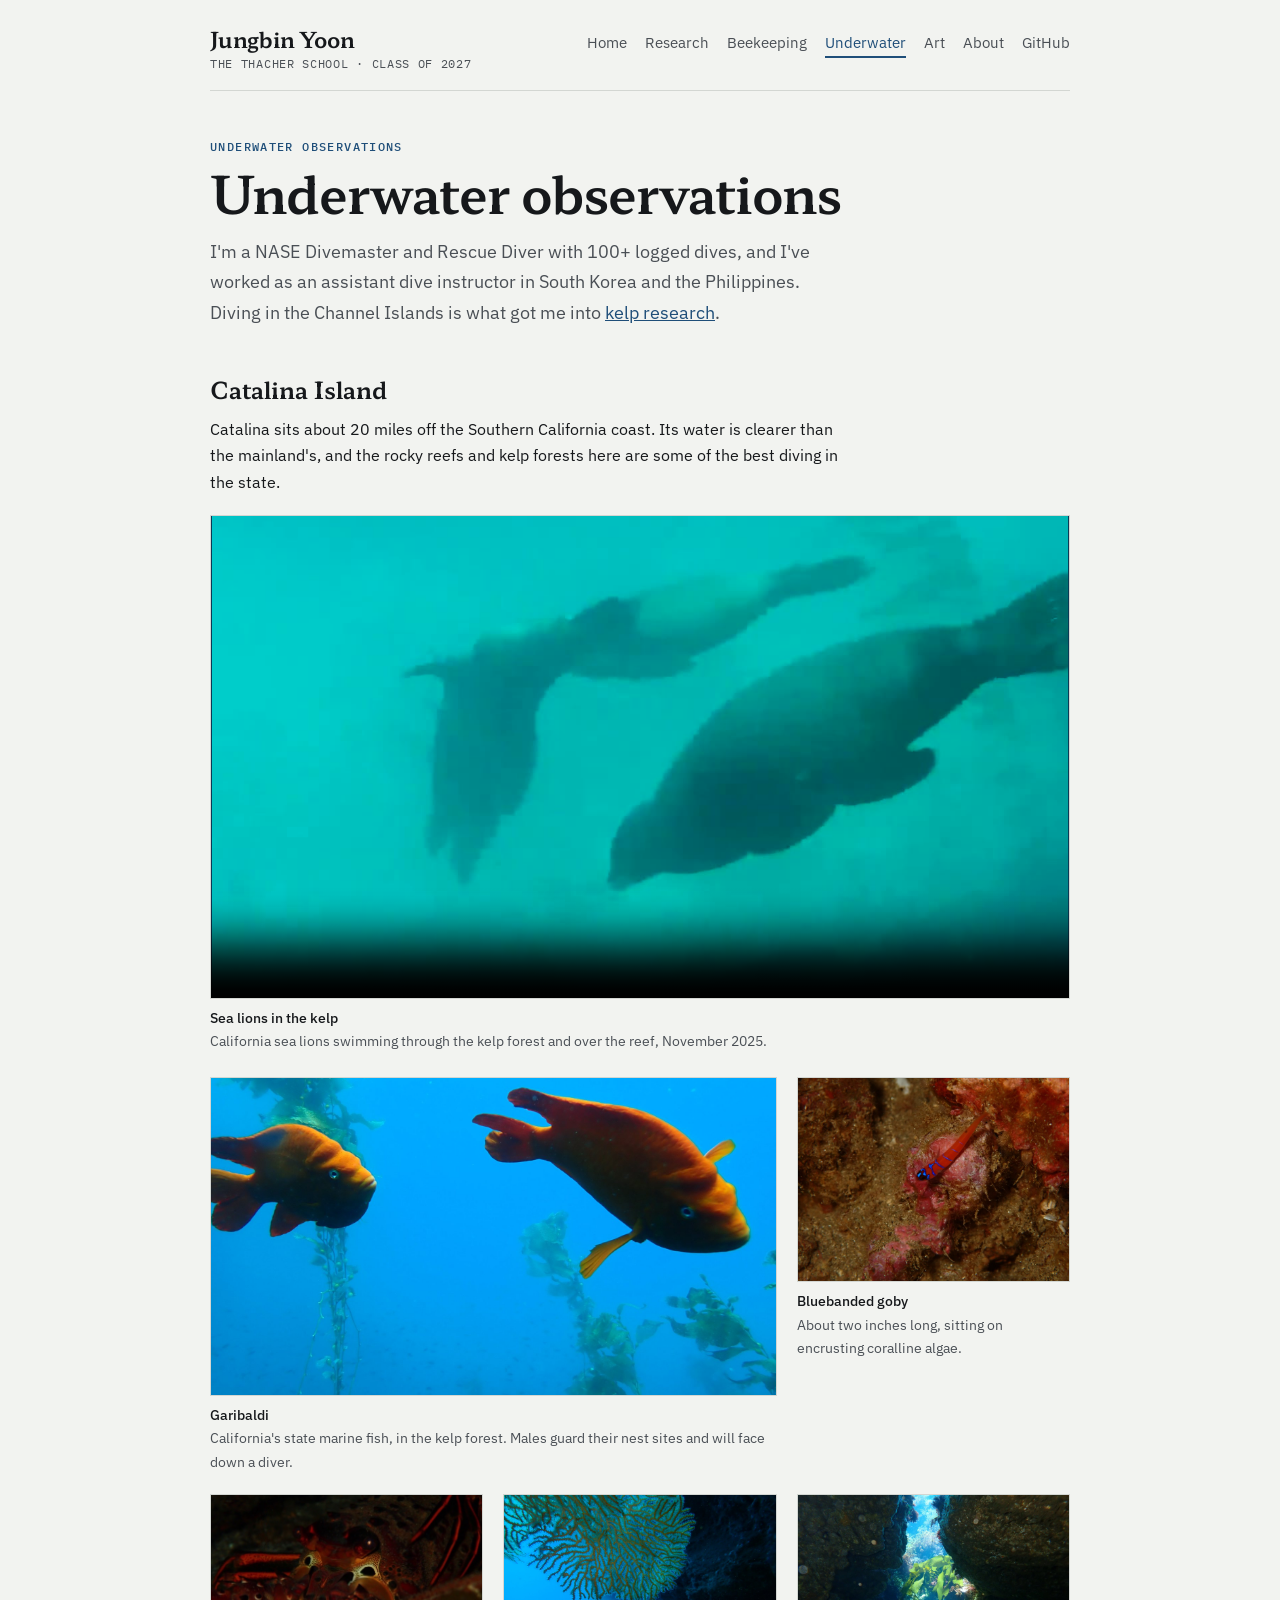
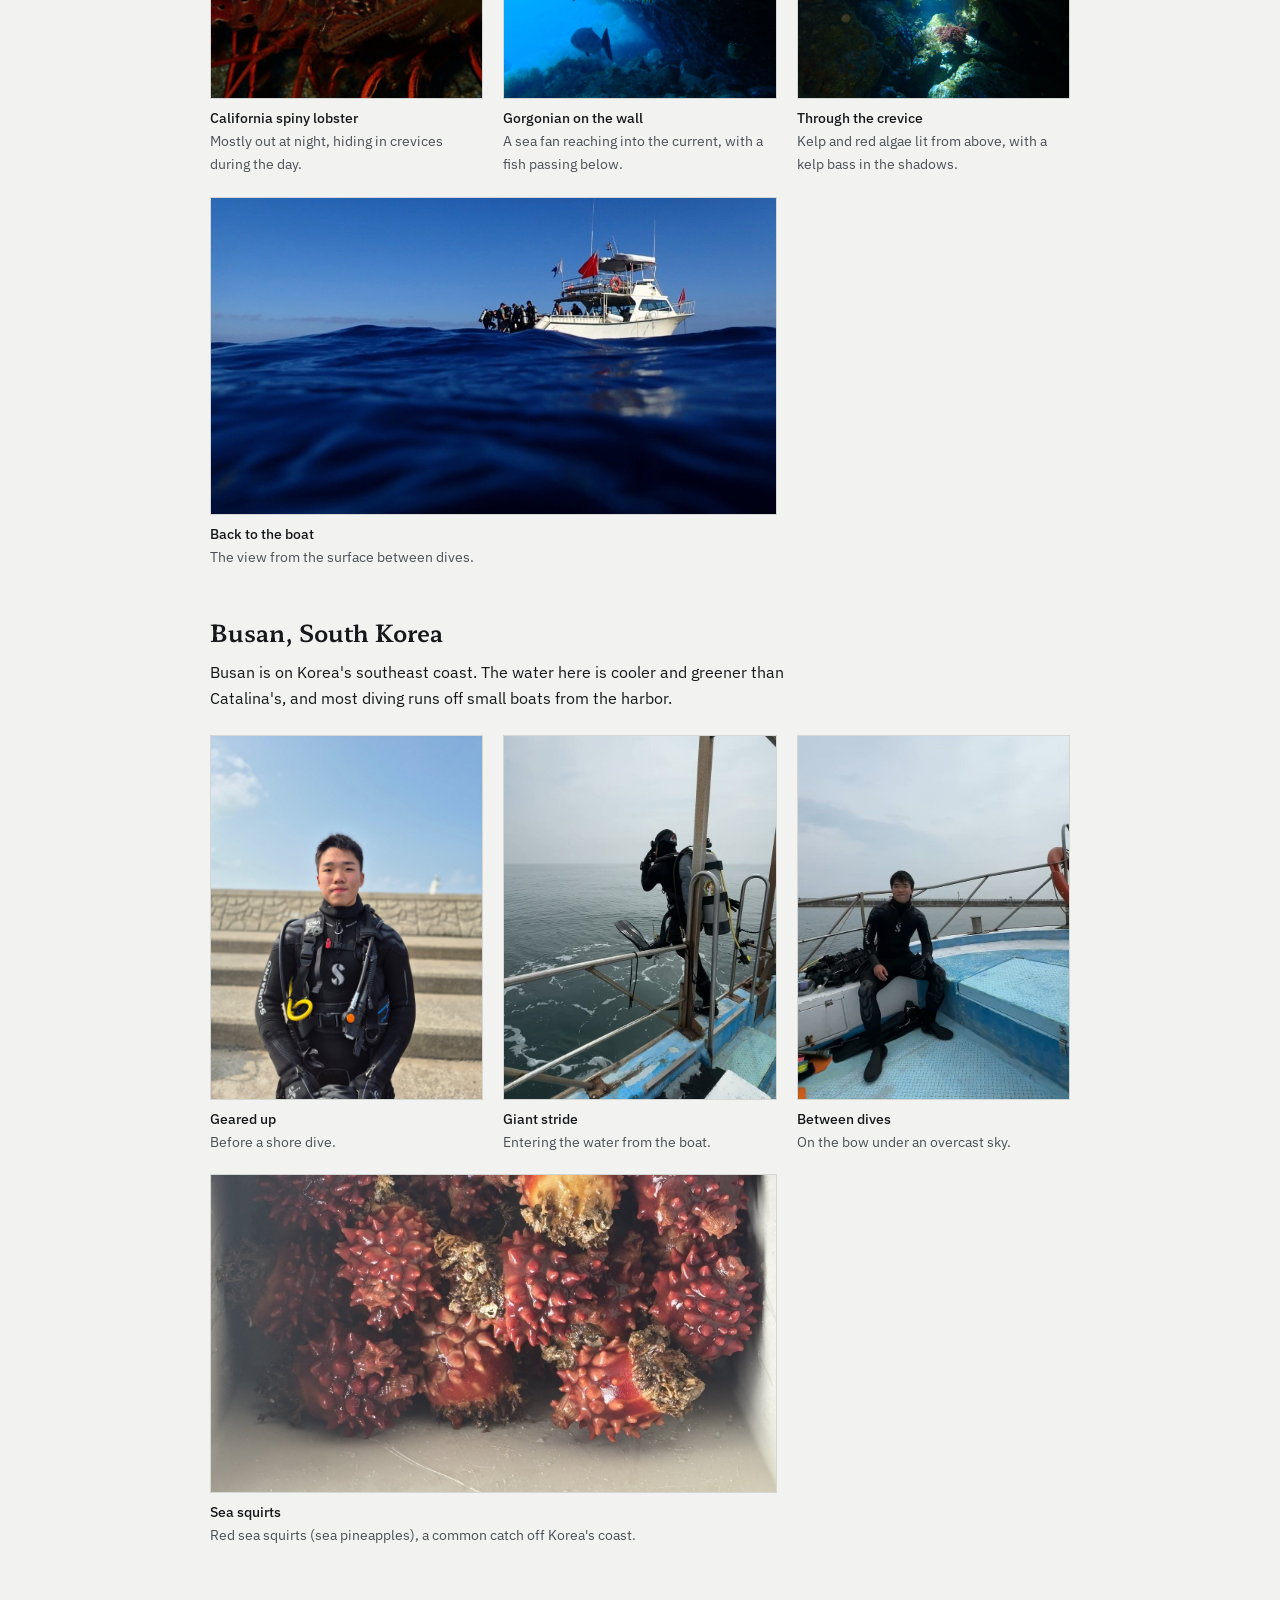
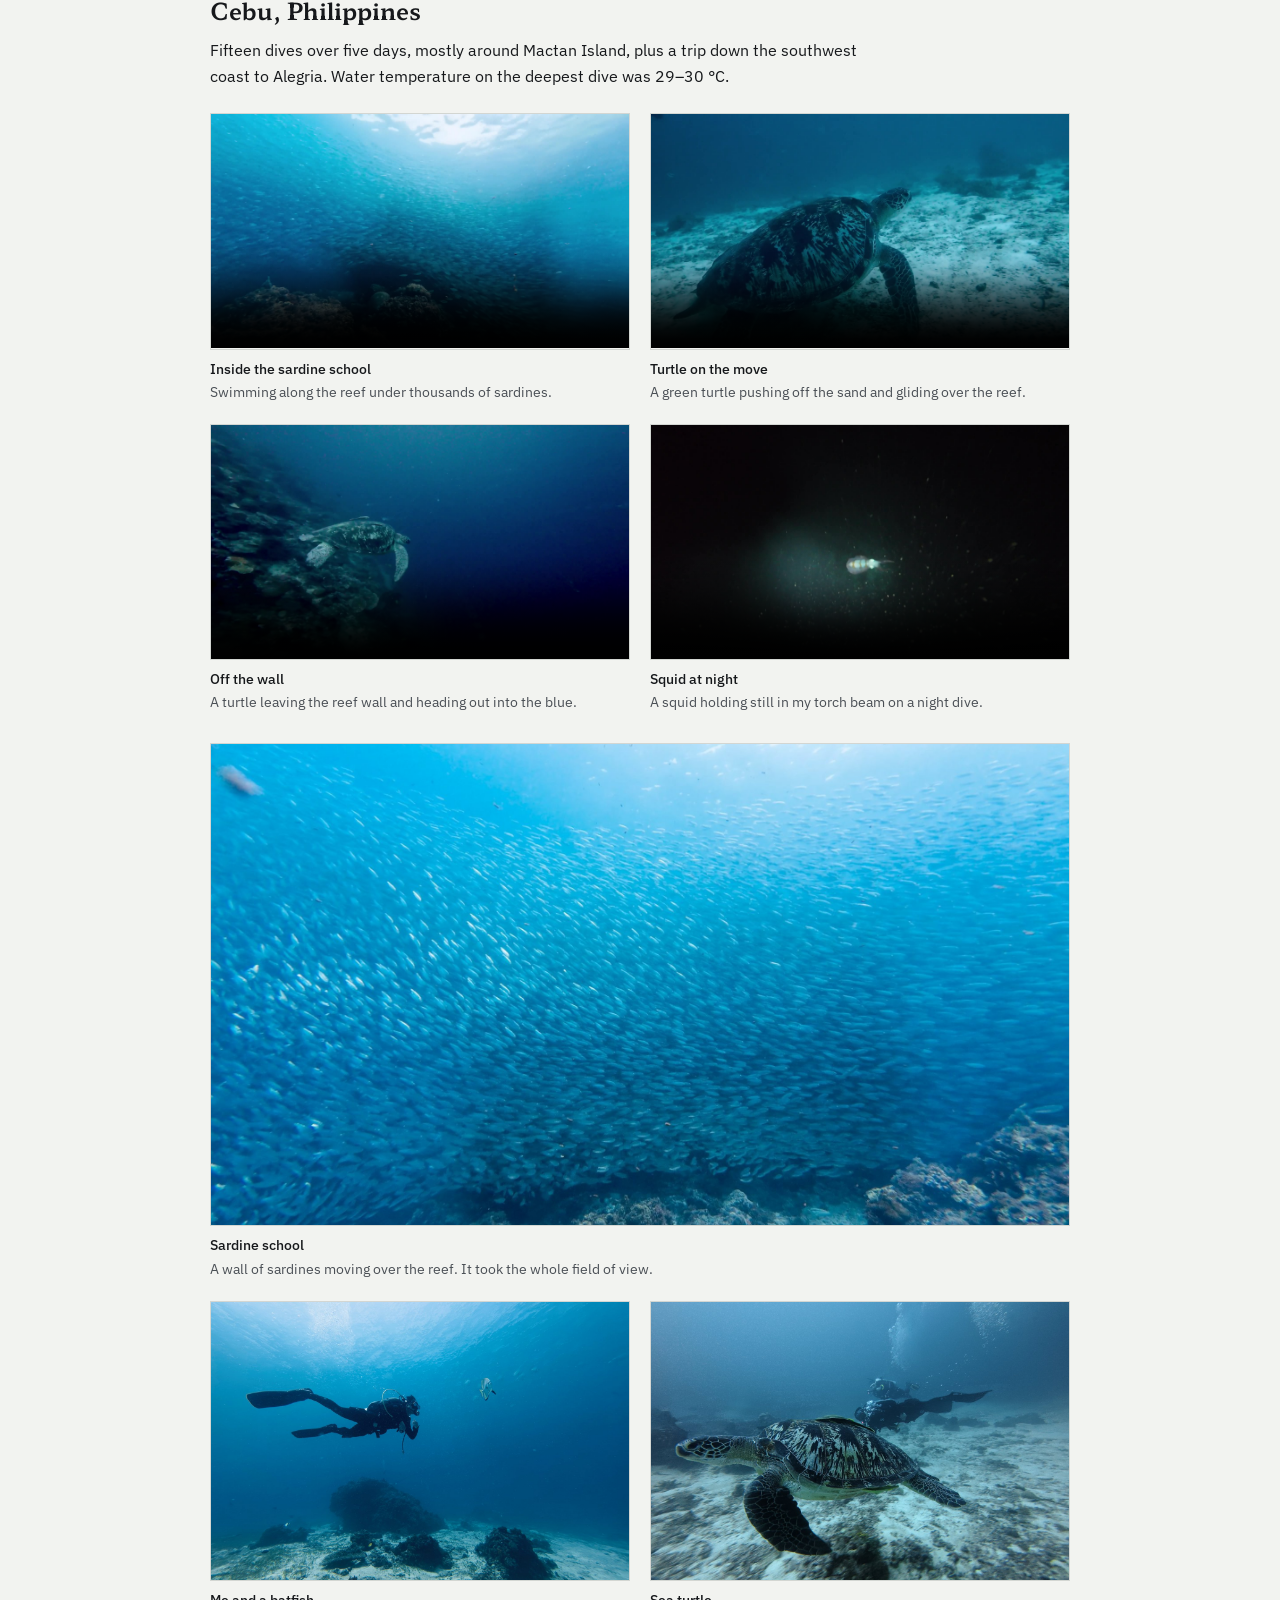
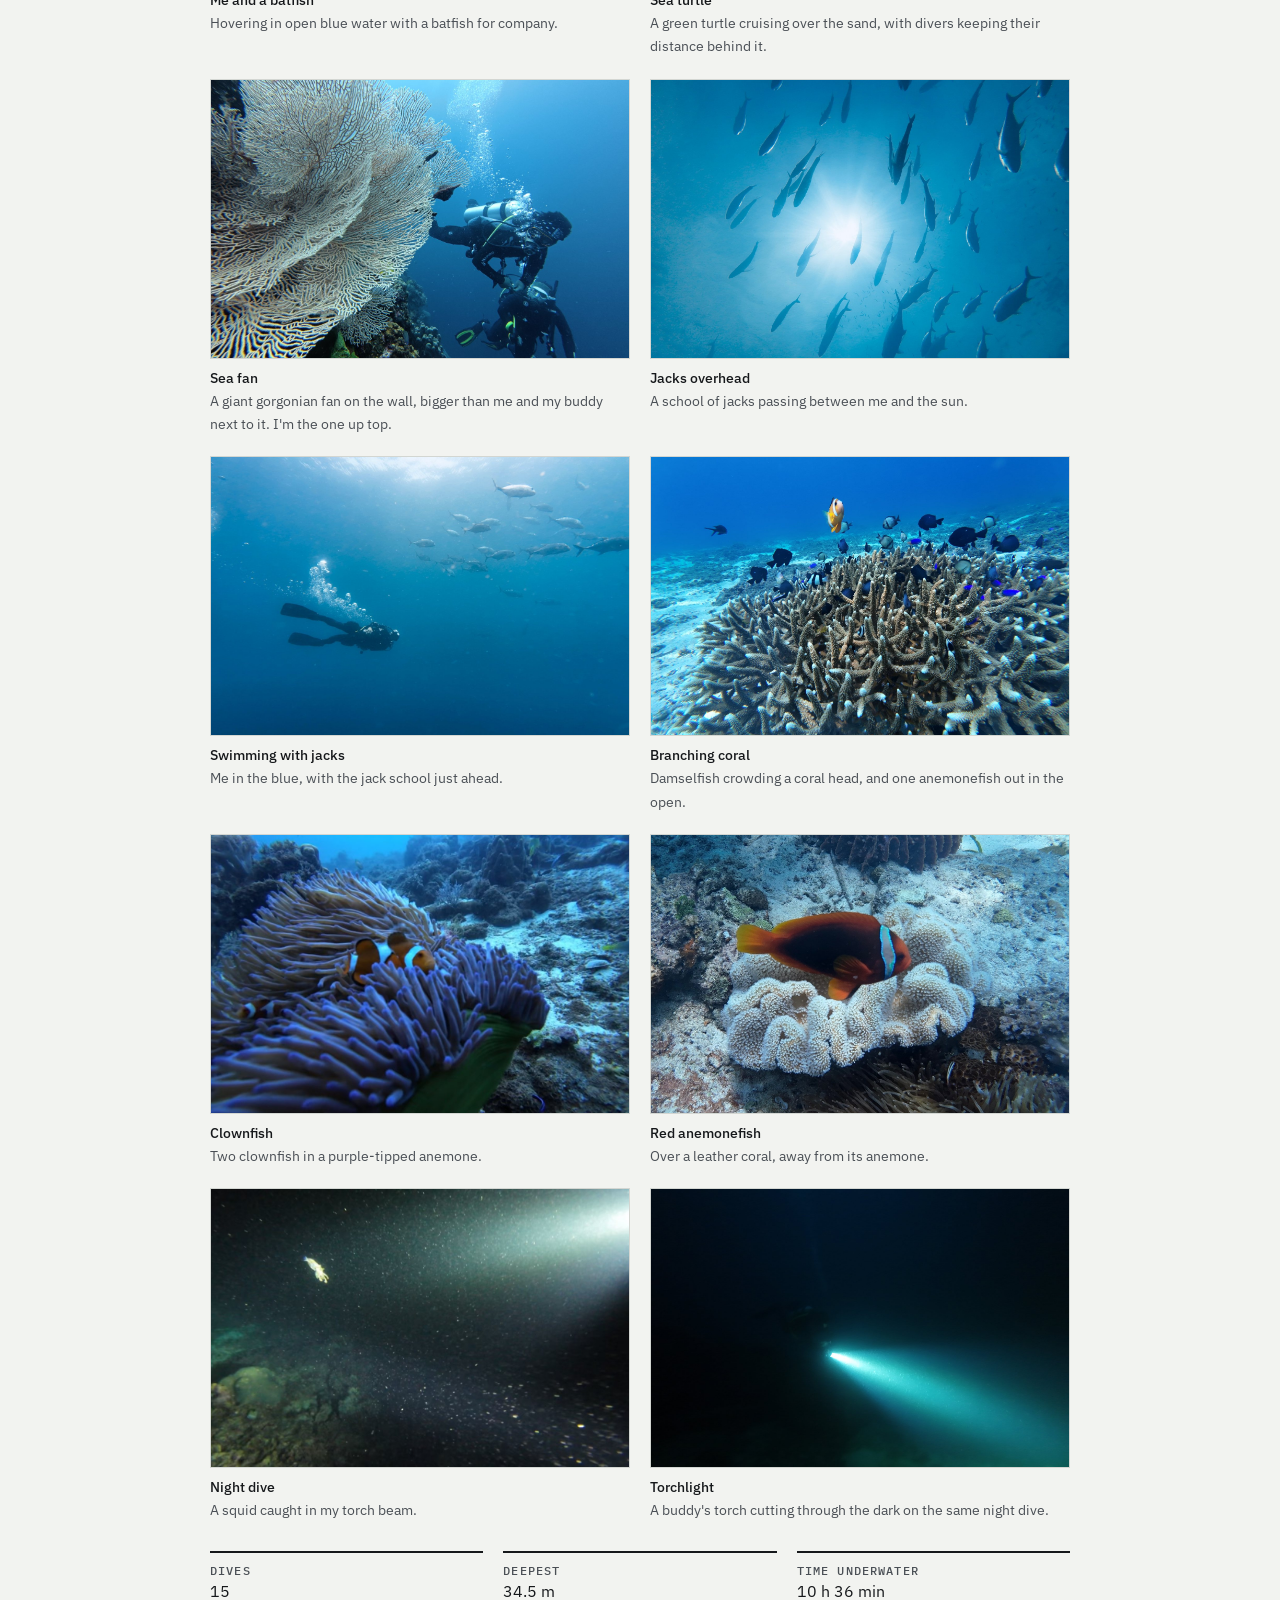
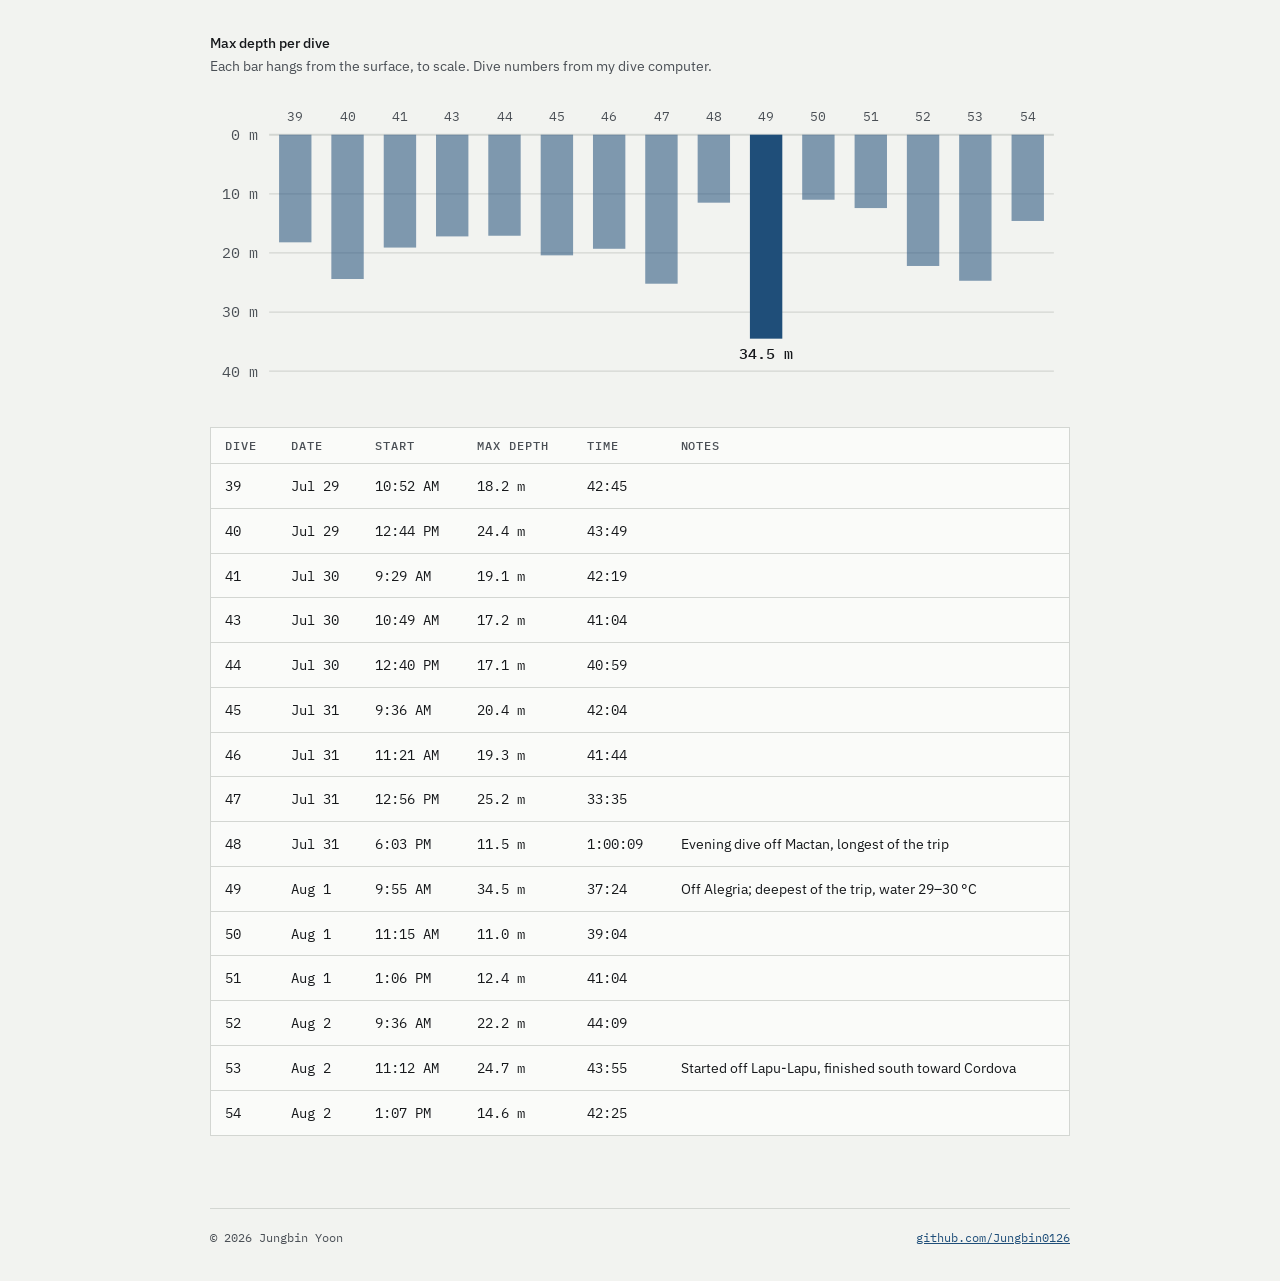
==== commit ac9fd10b: "Add files via upload" ====
--- a/diving.html
+++ b/diving.html
@@ -15,7 +15,7 @@
 <p class="lede">I'm a NASE Divemaster and Rescue Diver with 100+ logged dives, and I've worked as an assistant dive instructor in South Korea and the Philippines. Diving in the Channel Islands is what got me into <a href="research-1.html">kelp research</a>.</p>
 <h2>Catalina Island</h2>
 <p>Catalina sits about 20 miles off the Southern California coast. Its water is clearer than the mainland's, and the rocky reefs and kelp forests here are some of the best diving in the state.</p>
-<figure class="dive-video"><video controls muted playsinline loop preload="metadata" poster="images/diving/catalina-sea-lions-poster.jpg"><source src="images/diving/catalina-sea-lions.mp4" type="video/mp4"></video><figcaption><b>Sea lions in the kelp</b>California sea lions swimming through the kelp forest and over the reef, November 2025.</figcaption></figure>
+<figure class="dive-video"><video controls playsinline loop preload="metadata" poster="images/diving/catalina-sea-lions-poster.jpg"><source src="images/diving/catalina-sea-lions.mp4" type="video/mp4"></video><figcaption><b>Sea lions in the kelp</b>California sea lions swimming through the kelp forest and over the reef, November 2025.</figcaption></figure>
 <div class="gallery">
 <figure class="wide"><img src="images/diving/catalina-garibaldi.jpg" alt="Two bright orange garibaldi swimming in blue water among giant kelp stalks" loading="lazy"><figcaption><b>Garibaldi</b>California's state marine fish, in the kelp forest. Males guard their nest sites and will face down a diver.</figcaption></figure>
 <figure><img src="images/diving/catalina-goby.jpg" alt="A small red fish with bright blue bands resting on pink encrusted rock" loading="lazy"><figcaption><b>Bluebanded goby</b>About two inches long, sitting on encrusting coralline algae.</figcaption></figure>
@@ -35,10 +35,10 @@
 <h2>Cebu, Philippines</h2>
 <p>Fifteen dives over five days, mostly around Mactan Island, plus a trip down the southwest coast to Alegria. Water temperature on the deepest dive was 29–30 °C.</p>
 <div class="clips">
-<figure><video controls muted loop playsinline preload="none" poster="images/diving/cebu-sardines-clip-poster.jpg" aria-label="Video of a huge sardine school over a coral reef"><source src="images/diving/cebu-sardines-clip.mp4" type="video/mp4"></video><figcaption><b>Inside the sardine school</b>Swimming along the reef under thousands of sardines.</figcaption></figure>
-<figure><video controls muted loop playsinline preload="none" poster="images/diving/cebu-turtle-sand-clip-poster.jpg" aria-label="Video of a green sea turtle swimming over a sandy reef"><source src="images/diving/cebu-turtle-sand-clip.mp4" type="video/mp4"></video><figcaption><b>Turtle on the move</b>A green turtle pushing off the sand and gliding over the reef.</figcaption></figure>
-<figure><video controls muted loop playsinline preload="none" poster="images/diving/cebu-turtle-blue-clip-poster.jpg" aria-label="Video of a sea turtle swimming away from a reef wall into deep blue water"><source src="images/diving/cebu-turtle-blue-clip.mp4" type="video/mp4"></video><figcaption><b>Off the wall</b>A turtle leaving the reef wall and heading out into the blue.</figcaption></figure>
-<figure><video controls muted loop playsinline preload="none" poster="images/diving/cebu-squid-clip-poster.jpg" aria-label="Video of a small squid lit by a dive torch in dark water"><source src="images/diving/cebu-squid-clip.mp4" type="video/mp4"></video><figcaption><b>Squid at night</b>A squid holding still in my torch beam on a night dive.</figcaption></figure>
+<figure><video controls loop playsinline preload="none" poster="images/diving/cebu-sardines-clip-poster.jpg" aria-label="Video of a huge sardine school over a coral reef"><source src="images/diving/cebu-sardines-clip.mp4" type="video/mp4"></video><figcaption><b>Inside the sardine school</b>Swimming along the reef under thousands of sardines.</figcaption></figure>
+<figure><video controls loop playsinline preload="none" poster="images/diving/cebu-turtle-sand-clip-poster.jpg" aria-label="Video of a green sea turtle swimming over a sandy reef"><source src="images/diving/cebu-turtle-sand-clip.mp4" type="video/mp4"></video><figcaption><b>Turtle on the move</b>A green turtle pushing off the sand and gliding over the reef.</figcaption></figure>
+<figure><video controls loop playsinline preload="none" poster="images/diving/cebu-turtle-blue-clip-poster.jpg" aria-label="Video of a sea turtle swimming away from a reef wall into deep blue water"><source src="images/diving/cebu-turtle-blue-clip.mp4" type="video/mp4"></video><figcaption><b>Off the wall</b>A turtle leaving the reef wall and heading out into the blue.</figcaption></figure>
+<figure><video controls loop playsinline preload="none" poster="images/diving/cebu-squid-clip-poster.jpg" aria-label="Video of a small squid lit by a dive torch in dark water"><source src="images/diving/cebu-squid-clip.mp4" type="video/mp4"></video><figcaption><b>Squid at night</b>A squid holding still in my torch beam on a night dive.</figcaption></figure>
 </div>
 <div class="gallery cebu">
 <figure class="lead"><img src="images/diving/cebu-sardines.jpg" alt="A huge school of silvery sardines filling blue water above the reef" loading="lazy"><figcaption><b>Sardine school</b>A wall of sardines moving over the reef. It took the whole field of view.</figcaption></figure>
